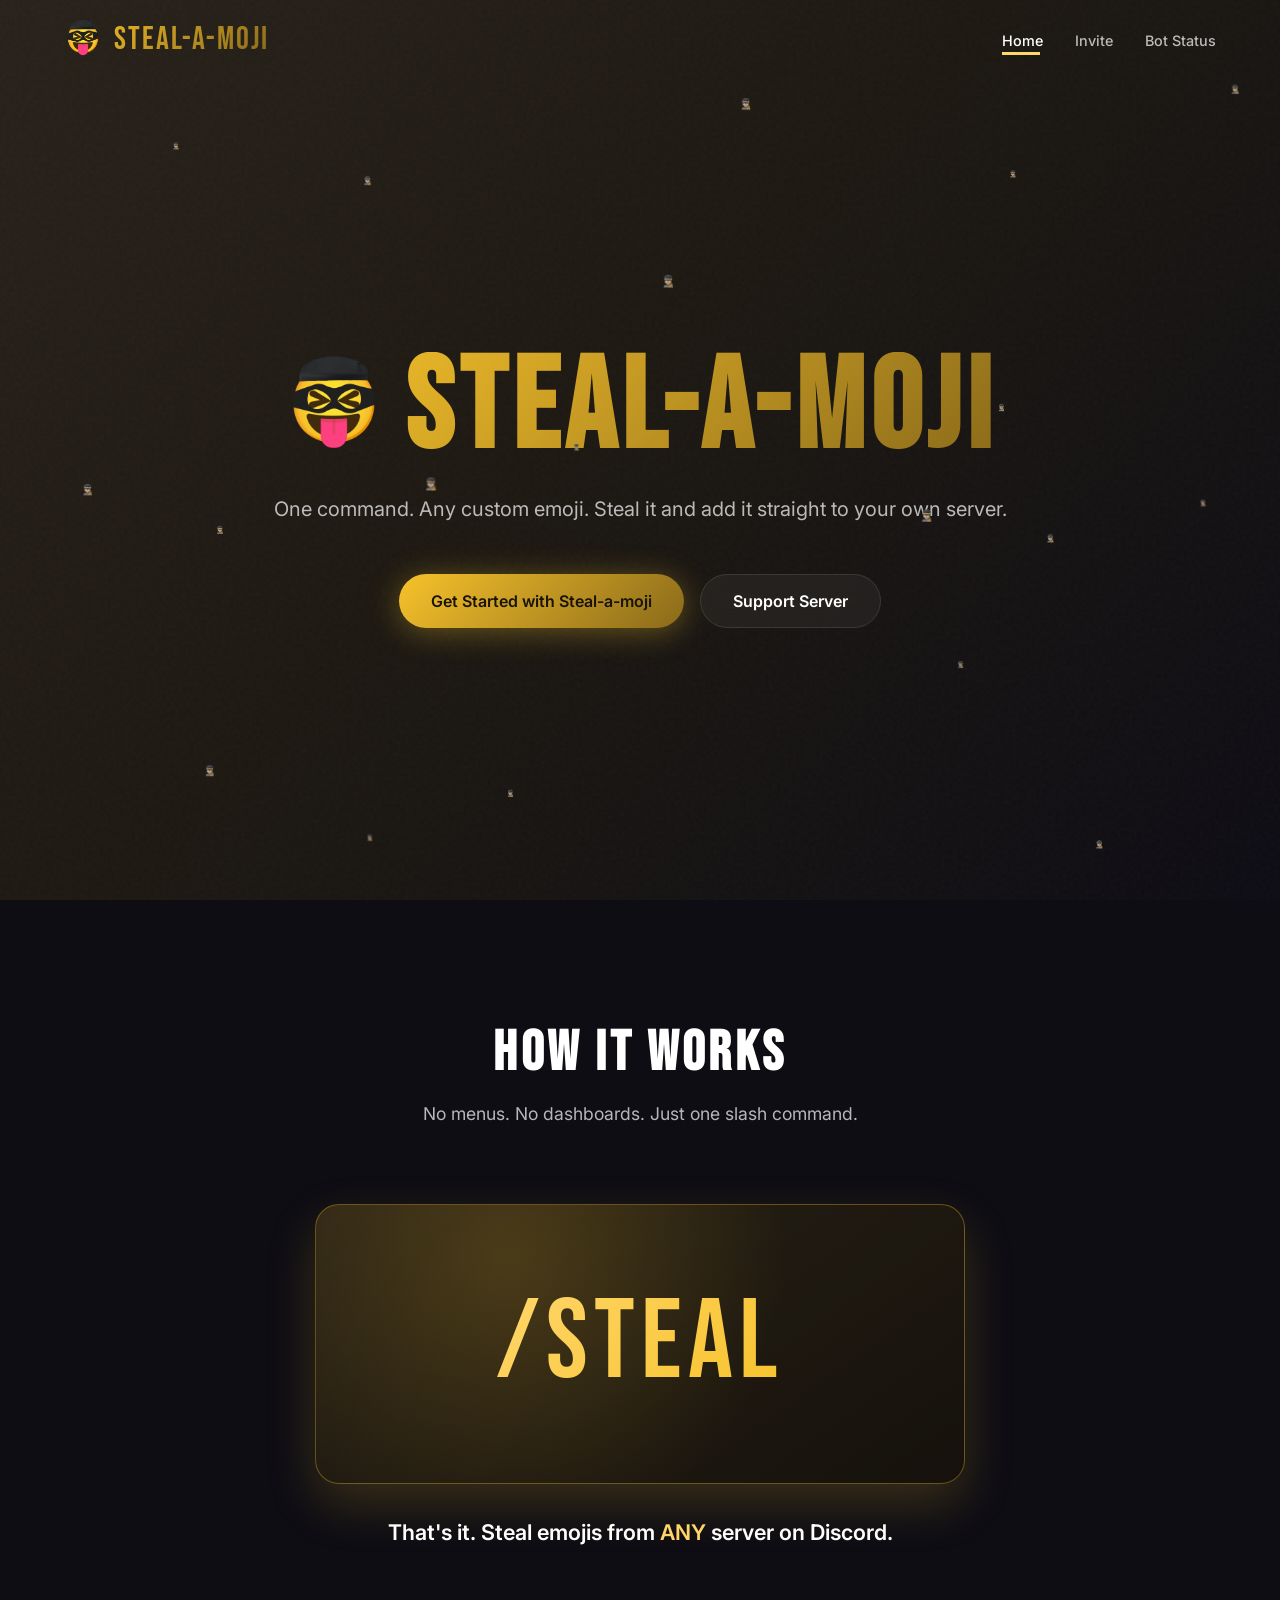
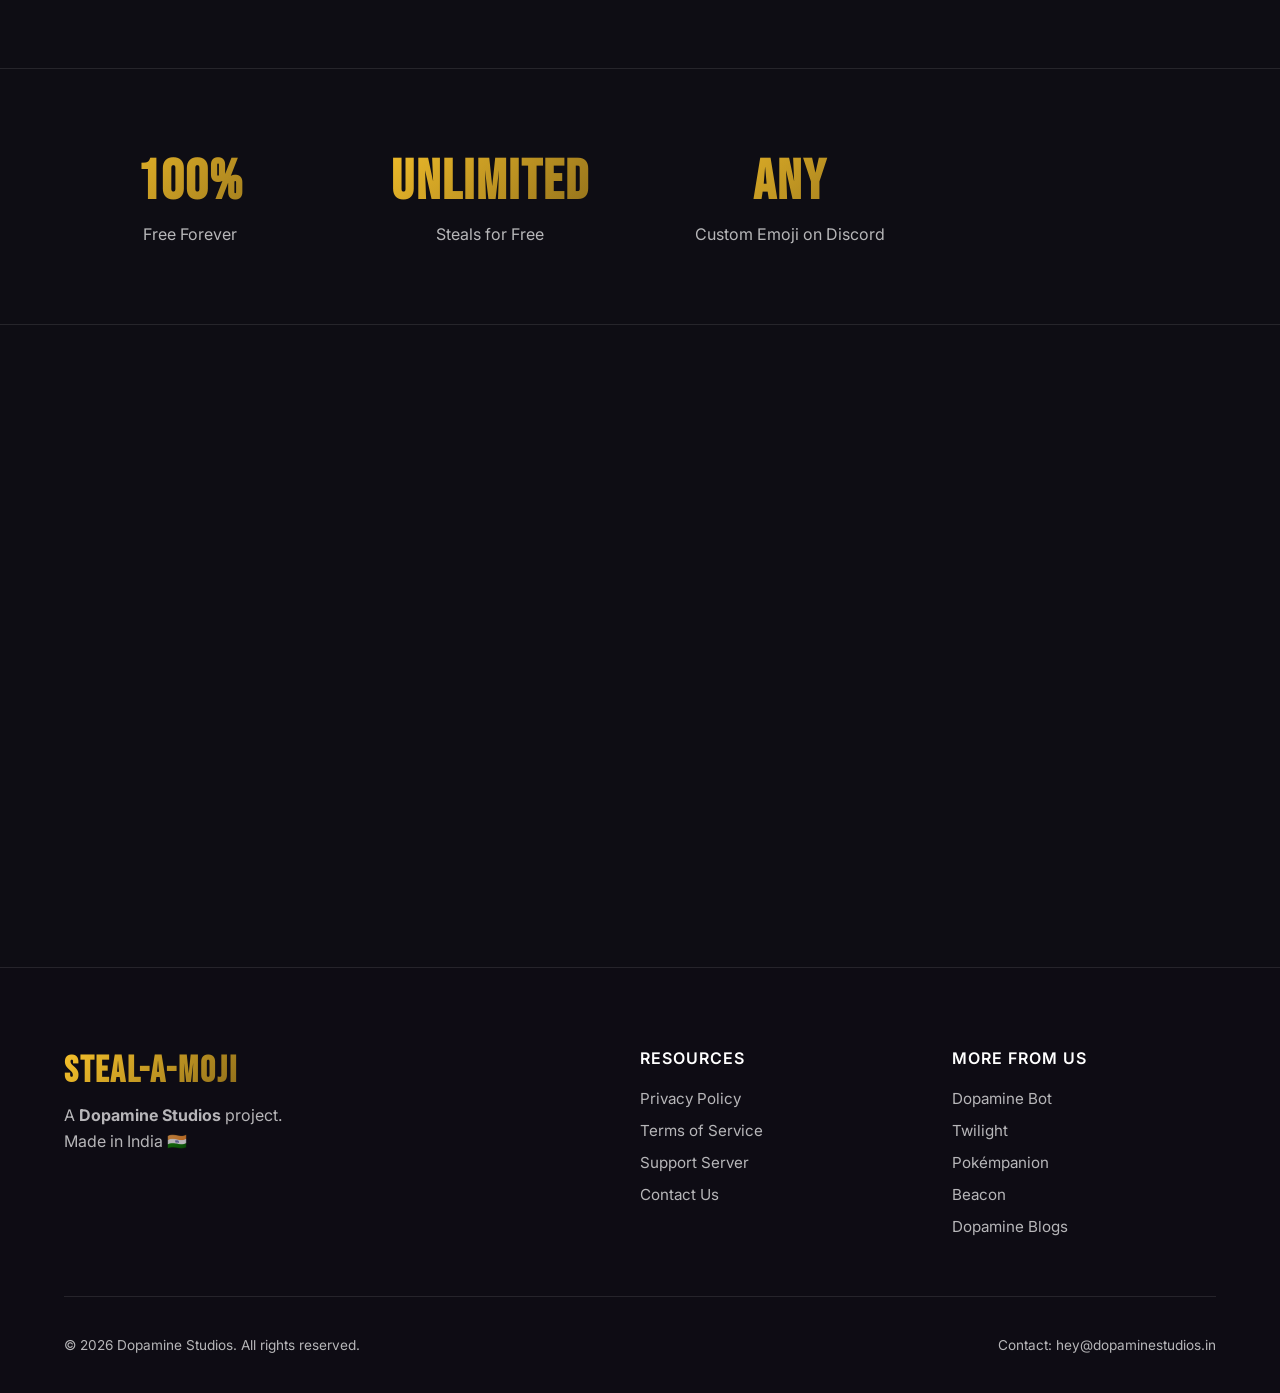
==== website/index.html @ 123cc910 "Open source Steal a 'Moji's website" ====
<!DOCTYPE html>
<html lang="en">
<head>
  <meta charset="UTF-8">
  <meta name="viewport" content="width=device-width, initial-scale=1.0">
  <title>Steal-a-moji - Steal emojis from any Discord server</title>
  <link rel="icon" type="image/ico" href="favico.ico">
  <meta name="description" content="Steal-a-moji is a free Discord bot that steals custom emojis from any server with one command: /steal.">
  <link rel="preconnect" href="https://fonts.googleapis.com">
  <link rel="preconnect" href="https://fonts.gstatic.com" crossorigin>
  <link href="https://fonts.googleapis.com/css2?family=Bebas+Neue&family=Inter:wght@400;500;600&display=swap" rel="stylesheet">
  <link rel="stylesheet" href="style.css">
  <meta name="theme-color" content="#f7c22b">
  <meta property="og:image" content="stealamoji.png">
  <meta name="twitter:card" content="summary">

  <style>
    * {
      margin: 0;
      padding: 0;
      box-sizing: border-box;
    }

    body {
      font-family: 'Inter', sans-serif;
      background: var(--bg-primary);
      color: var(--text-primary);
      min-height: 100vh;
      overflow-x: hidden;
    }

    .hero {
      min-height: 100vh;
      display: flex;
      align-items: center;
      justify-content: center;
      text-align: center;
      padding-top: 80px;
    }

    .hero-content {
      max-width: 800px;
    }

    .hero h1 {
      font-family: 'Bebas Neue', sans-serif;
      font-size: clamp(3.2rem, 12vw, 8rem);
      letter-spacing: 6px;
      line-height: 0.9;
      margin-bottom: 24px;
      background: linear-gradient(135deg, var(--accent-primary), var(--accent-secondary));
      -webkit-background-clip: text;
      -webkit-text-fill-color: transparent;
      background-clip: text;
      animation: titleGlow 3s ease infinite alternate;
    }

    @keyframes titleGlow {
      0% { filter: drop-shadow(0 0 20px rgba(247, 194, 43, 0.15)); }
      100% { filter: drop-shadow(0 0 40px rgba(138, 106, 26, 0.3)); }
    }

    .hero p {
      font-size: 1.25rem;
      color: var(--text-secondary);
      margin-bottom: 48px;
      line-height: 1.7;
    }

    .hero-buttons {
      display: flex;
      gap: 16px;
      justify-content: center;
      flex-wrap: wrap;
    }

    .btn {
      display: inline-flex;
      align-items: center;
      gap: 8px;
      padding: 16px 32px;
      border-radius: 50px;
      font-size: 1rem;
      font-weight: 600;
      text-decoration: none;
      transition: all 0.3s cubic-bezier(0.4, 0, 0.2, 1);
      cursor: pointer;
      border: none;
    }

    .btn-primary {
      background: linear-gradient(135deg, var(--accent-primary), var(--accent-secondary));
      color: #1a1408;
      box-shadow: 0 4px 30px rgba(247, 194, 43, 0.35);
    }

    .btn-primary:hover {
      transform: translateY(-3px) scale(1.02);
      box-shadow: 0 8px 40px rgba(247, 194, 43, 0.55);
    }

    .btn-secondary {
      background: var(--glass-bg);
      color: var(--text-primary);
      border: 1px solid var(--glass-border);
      backdrop-filter: blur(10px);
    }

    .btn-secondary:hover {
      background: rgba(255, 255, 255, 0.1);
      transform: translateY(-3px);
    }

    .features {
      padding: 120px 0;
    }

    .section-header {
      text-align: center;
      margin-bottom: 80px;
    }

    .section-header h2 {
      font-family: 'Bebas Neue', sans-serif;
      font-size: 3.5rem;
      letter-spacing: 4px;
      margin-bottom: 16px;
    }

    .section-header p {
      color: var(--text-secondary);
      font-size: 1.1rem;
    }

    .feature-showcase {
      display: flex;
      flex-direction: column;
      align-items: center;
      gap: 32px;
      text-align: center;
    }

    .steal-box {
      width: 100%;
      max-width: 650px;
      min-height: 280px;
      display: flex;
      align-items: center;
      justify-content: center;
      border-radius: 24px;
      background: linear-gradient(145deg, rgba(247, 194, 43, 0.12), rgba(26, 20, 8, 0.65));
      border: 1px solid rgba(247, 194, 43, 0.35);
      box-shadow: 0 20px 50px rgba(247, 194, 43, 0.18);
      padding: 48px 32px;
      position: relative;
      overflow: hidden;
      animation: stealPulse 4s ease-in-out infinite;
    }

    .steal-box::before {
      content: '';
      position: absolute;
      inset: 0;
      background: radial-gradient(circle at 30% 20%, rgba(247, 194, 43, 0.18), transparent 55%);
      pointer-events: none;
    }

    @keyframes stealPulse {
      0%, 100% { box-shadow: 0 20px 50px rgba(247, 194, 43, 0.18); }
      50% { box-shadow: 0 24px 60px rgba(247, 194, 43, 0.32); }
    }

    .steal-command {
      font-family: 'Bebas Neue', sans-serif;
      font-size: clamp(4rem, 14vw, 7rem);
      letter-spacing: 6px;
      line-height: 1;
      background: linear-gradient(135deg, var(--accent-primary-light), var(--accent-primary));
      -webkit-background-clip: text;
      -webkit-text-fill-color: transparent;
      background-clip: text;
      position: relative;
      z-index: 1;
    }

    .steal-caption {
      font-size: 1.35rem;
      font-weight: 600;
      color: var(--text-primary);
      max-width: 520px;
      line-height: 1.5;
    }

    .steal-caption span {
      color: var(--accent-primary-light);
    }

    .stats {
      padding: 80px 0;
      border-top: 1px solid var(--glass-border);
      border-bottom: 1px solid var(--glass-border);
    }

    .stats-grid {
      display: grid;
      grid-template-columns: repeat(auto-fit, minmax(200px, 1fr));
      gap: 48px;
      text-align: center;
    }

    .stat-item h3 {
      font-family: 'Bebas Neue', sans-serif;
      font-size: 3.5rem;
      letter-spacing: 2px;
      background: linear-gradient(135deg, var(--accent-primary), var(--accent-secondary));
      -webkit-background-clip: text;
      -webkit-text-fill-color: transparent;
      background-clip: text;
    }

    .stat-item p {
      color: var(--text-secondary);
      font-size: 1rem;
      margin-top: 8px;
    }

    .cta {
      padding: 120px 0;
      text-align: center;
    }

    .cta-box {
      background: linear-gradient(135deg, rgba(247, 194, 43, 0.2), rgba(138, 106, 26, 0.25));
      border: 1px solid var(--glass-border);
      border-radius: 32px;
      padding: 80px 40px;
      backdrop-filter: blur(20px);
    }

    .cta h2 {
      font-family: 'Bebas Neue', sans-serif;
      font-size: 3rem;
      letter-spacing: 4px;
      margin-bottom: 16px;
    }

    .cta p {
      color: var(--text-secondary);
      font-size: 1.1rem;
      margin-bottom: 32px;
    }

    footer {
      padding: 80px 0 40px;
      background: rgba(14, 13, 20, 0.5);
      border-top: 1px solid var(--glass-border);
      margin-top: 60px;
    }

    .footer-grid {
      display: grid;
      grid-template-columns: 2fr 1fr 1fr;
      gap: 48px;
      margin-bottom: 48px;
      text-align: left;
    }

    .footer-brand p {
      color: var(--text-secondary);
      line-height: 1.6;
      max-width: 300px;
    }

    .footer-column h4 {
      font-size: 1rem;
      font-weight: 600;
      margin-bottom: 20px;
      color: var(--text-primary);
      text-transform: uppercase;
      letter-spacing: 1px;
    }

    .footer-links {
      list-style: none;
    }

    .footer-links li {
      margin-bottom: 12px;
    }

    .footer-links a {
      color: var(--text-secondary);
      text-decoration: none;
      transition: color 0.3s ease;
      font-size: 0.95rem;
    }

    .footer-links a:hover {
      color: var(--accent-primary-light);
    }

    .footer-bottom {
      padding-top: 40px;
      border-top: 1px solid var(--glass-border);
      display: flex;
      justify-content: space-between;
      align-items: center;
      color: var(--text-secondary);
      font-size: 0.85rem;
    }

    .fade-in {
      opacity: 0;
      transform: translateY(20px);
      transition: all 0.6s cubic-bezier(0.4, 0, 0.2, 1);
    }

    .fade-in.visible {
      opacity: 1;
      transform: translateY(0);
    }

    .logo-img {
      height: 1.2em;
      width: auto;
      position: relative;
      top: -2px;
      margin-right: 12px;
      border-radius: 8px;
    }

    h1 .logo-img {
      height: 0.8em;
      top: -8px;
      margin-right: 20px;
      border-radius: 20px;
    }

    .logo, h1 {
      display: flex;
      align-items: center;
      justify-content: center;
    }

    @media (max-width: 768px) {
      .hero h1 { letter-spacing: 3px; }
      .section-header h2 { font-size: 2.5rem; }
      h1 .logo-img { border-radius: 14px; margin-right: 12px; }
      .steal-box { min-height: 200px; padding: 36px 24px; }
      .steal-caption { font-size: 1.15rem; }
      .footer-grid {
        grid-template-columns: 1fr;
        text-align: center;
        gap: 32px;
      }
      .footer-brand p { margin: 0 auto; }
      .footer-bottom { flex-direction: column; gap: 16px; }
    }
  </style>
</head>
<body id="top">
<div class="bg-gradient"></div>
<div class="bg-stars" id="bg-stars"></div>
<div class="bg-noise"></div>

<section class="hero">
  <div class="hero-content">
    <h1>
      <img src="stealamoji.png" alt="Logo" class="logo-img">
      STEAL-A-MOJI
    </h1>
    <p>One command. Any custom emoji. Steal it and add it straight to your own server.</p>
    <div class="hero-buttons">
      <a href="invite.html" class="btn btn-primary">Get Started with Steal-a-moji</a>
      <a href="https://discord.gg/xT4RVAADeU" class="btn btn-secondary" target="_blank" rel="noopener">Support Server</a>
    </div>
  </div>
</section>

<section class="features" id="features">
  <div class="container">
    <div class="section-header fade-in">
      <h2>HOW IT WORKS</h2>
      <p>No menus. No dashboards. Just one slash command.</p>
    </div>

    <div class="feature-showcase fade-in">
      <div class="steal-box">
        <span class="steal-command">/steal</span>
      </div>
      <p class="steal-caption">That's it. Steal emojis from <span>ANY</span> server on Discord.</p>
    </div>
  </div>
</section>

<section class="stats" id="stats">
  <div class="container">
    <div class="stats-grid">
      <div class="stat-item fade-in">
        <h3>100%</h3>
        <p>Free Forever</p>
      </div>
      <div class="stat-item fade-in">
        <h3>UNLIMITED</h3>
        <p>Steals for Free</p>
      </div>
      <div class="stat-item fade-in">
        <h3>ANY</h3>
        <p>Custom Emoji on Discord</p>
      </div>
      <div class="stat-item fade-in">
        <h3>100%</h3>
        <p>Uptime</p>
      </div>
    </div>
  </div>
</section>

<section class="cta">
  <div class="container">
    <div class="cta-box fade-in">
      <h2>What are you waiting for?</h2>
      <p>Add Steal-a-moji and start building your emoji collection in seconds.</p>
      <div class="hero-buttons">
        <a href="invite.html" class="btn btn-primary">Invite Steal-a-moji</a>
        <a href="https://discord.gg/xT4RVAADeU" class="btn btn-secondary" target="_blank" rel="noopener">Support Server</a>
      </div>
    </div>
  </div>
</section>

<footer>
  <div class="container">
    <div class="footer-grid">
      <div class="footer-brand">
        <span class="container-headerr"><h3>STEAL-A-MOJI</h3></span>
        <p>A <strong>Dopamine Studios</strong> project.<br>Made in India 🇮🇳</p>
      </div>

      <div class="footer-column">
        <h4>Resources</h4>
        <ul class="footer-links">
          <li><a href="privacypolicy.html">Privacy Policy</a></li>
          <li><a href="tos.html">Terms of Service</a></li>
          <li><a href="https://discord.gg/xT4RVAADeU" target="_blank" rel="noopener">Support Server</a></li>
          <li><a href="mailto:hey@dopaminestudios.in">Contact Us</a></li>
        </ul>
      </div>

      <div class="footer-column">
        <h4>More From Us</h4>
        <ul class="footer-links">
          <li><a href="https://bot.dopaminestudios.in/" target="_blank" rel="noopener">Dopamine Bot</a></li>
          <li><a href="https://twilight.dopaminestudios.in/" target="_blank" rel="noopener">Twilight</a></li>
          <li><a href="https://pokempanion.dopaminestudios.in/" target="_blank" rel="noopener">Pokémpanion</a></li>
          <li><a href="https://beacon.dopaminestudios.in/" target="_blank" rel="noopener">Beacon</a></li>
          <li><a href="https://blog.dopaminestudios.in/" target="_blank" rel="noopener">Dopamine Blogs</a></li>
        </ul>
      </div>
    </div>

    <div class="footer-bottom">
      <p>&copy; 2026 Dopamine Studios. All rights reserved.</p>
      <p>Contact: <a href="mailto:hey@dopaminestudios.in" style="color: inherit; text-decoration: none;">hey@dopaminestudios.in</a></p>
    </div>
  </div>
</footer>

<script>
  const observerOptions = {
    threshold: 0.1,
    rootMargin: '0px 0px -50px 0px'
  };

  const observer = new IntersectionObserver((entries) => {
    entries.forEach((entry, index) => {
      if (entry.isIntersecting) {
        setTimeout(() => {
          entry.target.classList.add('visible');
        }, index * 100);
      }
    });
  }, observerOptions);

  document.querySelectorAll('.fade-in').forEach(el => {
    observer.observe(el);
  });

  document.querySelectorAll('a[href^="#"]').forEach(anchor => {
    anchor.addEventListener('click', function (e) {
      e.preventDefault();
      const target = document.querySelector(this.getAttribute('href'));
      if (target) {
        target.scrollIntoView({ behavior: 'smooth' });
      }
    });
  });
</script>
<script src="the_robber_emoji_totally_existed.js"></script>
<script src="nav.js"></script>
</body>
</html>
---- website/style.css ----
:root {
    --bg-primary: #0e0d14;
    --bg-secondary: #181622;
    --accent-primary: #f7c22b;
    --accent-primaryy: #f7c22b;
    --accent-primary-light: #ffd66a;
    --accent-primary-dark: #d4a01a;
    --accent-secondary: #8a6a1a;
    --accent-secondary-light: #b8942e;
    --accent-secondary-dark: #5c4712;
    --accent-pink: var(--accent-primary);
    --accent-purple: var(--accent-secondary);
    --accent-blue: var(--accent-secondary-light);
    --accent-pinkk: var(--accent-primary-light);
    --accent-pinkkk: var(--accent-primary-light);
    --accent-hot-pink: var(--accent-primary-dark);
    --accent-hott-pink: var(--accent-primary);
    --text-primary: #ffffff;
    --text-secondary: rgba(255, 255, 255, 0.7);
    --glass-bg: rgba(255, 255, 255, 0.05);
    --glass-border: rgba(255, 255, 255, 0.1);
}

/* Background layers */
.bg-gradient {
    position: fixed;
    top: 0;
    left: 0;
    right: 0;
    bottom: 0;
    background: linear-gradient(135deg, #3d3420 0%, #2a2410 45%, var(--bg-primary) 100%);
    opacity: 0.55;
    z-index: -3;
    pointer-events: none;
}

.bg-stars {
    position: fixed;
    top: 0;
    left: 0;
    right: 0;
    bottom: 0;
    z-index: 10;
    pointer-events: none;
    overflow: hidden;
}

.bg-noise {
    position: fixed;
    top: 0;
    left: 0;
    right: 0;
    bottom: 0;
    background-image: url("data:image/svg+xml,%3Csvg viewBox='0 0 256 256' xmlns='http://www.w3.org/2000/svg'%3E%3Cfilter id='noise'%3E%3CfeTurbulence type='fractalNoise' baseFrequency='0.9' numOctaves='4' stitchTiles='stitch'/%3E%3C/filter%3E%3Crect width='100%25' height='100%25' filter='url(%23noise)'/%3E%3C/svg%3E");
    opacity: 0.03;
    z-index: -1;
    pointer-events: none;
}

.star {
    position: absolute;
    pointer-events: auto;
    cursor: pointer;
    user-select: none;
    -webkit-user-select: none;
    animation: drift 80s linear infinite both;
}

.star img {
    display: block;
    width: 100%;
    height: auto;
    transform-origin: center center;
    animation: scalePulse 5s ease-in-out infinite both;
    user-select: none;
    -webkit-user-select: none;
    -webkit-user-drag: none;
    pointer-events: auto;
}

.star-bubble {
    position: absolute;
    bottom: calc(100% + 20px);
    left: 50%;
    transform: translateX(-50%) translateY(4px);
    background: rgba(14, 13, 20, 0.95);
    color: var(--accent-primary-light, #ffd66a);
    border: 1px solid rgba(247, 194, 43, 0.5);
    box-shadow: 0 4px 16px rgba(0, 0, 0, 0.5), 0 0 10px rgba(247, 194, 43, 0.25);
    padding: 5px 12px;
    border-radius: 20px;
    font-size: 11px;
    font-weight: 600;
    font-family: 'Inter', sans-serif;
    white-space: nowrap;
    pointer-events: none;
    opacity: 0;
    visibility: hidden;
    transition: opacity 0.25s ease, transform 0.25s ease, visibility 0.25s;
    z-index: 20;
}

.star-bubble.visible {
    opacity: 1;
    visibility: visible;
    transform: translateX(-50%) translateY(0);
}

.star-bubble::after {
    content: '';
    position: absolute;
    top: 100%;
    left: 50%;
    transform: translateX(-50%);
    border-width: 5px;
    border-style: solid;
    border-color: rgba(247, 194, 43, 0.5) transparent transparent transparent;
}

@keyframes scalePulse {
    0%, 100% { transform: scale(0.25); }
    50% { transform: scale(2.0); }
}

@keyframes drift {
    0% { transform: translate(0, 0) rotate(0deg); }
    50% { transform: translate(12px, -8px) rotate(5deg); }
    100% { transform: translate(0, 0) rotate(0deg); }
}

nav {
    position: fixed;
    top: 0;
    left: 0;
    right: 0;
    padding: 20px 0;
    z-index: 100;
    background-color: rgba(14, 13, 20, 0);
    backdrop-filter: blur(0px);
    -webkit-backdrop-filter: blur(0px);
    transition: transform 0.4s cubic-bezier(0.4, 0, 0.2, 1),
        border-color 0.3s ease,
        background-color 0.3s ease,
        backdrop-filter 0.3s ease,
        -webkit-backdrop-filter 0.3s ease;
    border-bottom: 1px solid transparent;
}

.container {
    max-width: 1200px;
    margin: 0 auto;
    padding: 0 24px;
}

.container-header {
    display: inline-flex;
    align-items: center;
    font-family: 'Bebas Neue', sans-serif;
    text-decoration: none;
    letter-spacing: 2px;
    font-size: 2rem;
    background: linear-gradient(135deg, var(--accent-primary), var(--accent-secondary));
    -webkit-background-clip: text;
    -webkit-text-fill-color: transparent;
    background-clip: text;
}

.container-headerr {
    display: inline-flex;
    align-items: center;
    font-family: 'Bebas Neue', sans-serif;
    text-decoration: none;
    letter-spacing: 2px;
    padding-bottom: 10px;
    font-size: 2rem;
    background: linear-gradient(135deg, var(--accent-primary), var(--accent-secondary));
    -webkit-background-clip: text;
    -webkit-text-fill-color: transparent;
    background-clip: text;
}

.nav-links {
    position: relative;
    display: flex;
    gap: 32px;
    list-style: none;
    padding: 0;
    margin: 0;
}

.no-transition {
    transition: none !important;
}

.nav-underline {
    position: absolute;
    bottom: -5px;
    height: 3px;
    background: linear-gradient(90deg, var(--accent-primary-light), var(--accent-primary-light));
    transition: all 0.4s cubic-bezier(0.4, 0, 0.2, 1);
    pointer-events: none;
    left: 0;
    width: 0;
    opacity: 0;
    z-index: 10;
}

.nav-links a.active-link {
    color: var(--text-primary) !important;
    opacity: 1;
}

nav .container {
    display: flex;
    justify-content: space-between;
    align-items: center;
}

.nav-links a {
    color: var(--text-secondary);
    text-decoration: none;
    font-size: 0.9rem;
    font-weight: 500;
    transition: color 0.3s ease;
}

.nav-links a:hover {
    color: var(--text-primary);
}

.menu-toggle {
    display: none;
    flex-direction: column;
    gap: 6px;
    background: none;
    border: none;
    cursor: pointer;
    z-index: 1001;
    padding: 10px;
}

.menu-toggle span {
    display: block;
    width: 25px;
    height: 2px;
    background: #e8d4a0;
    transition: all 0.3s ease;
}

nav.nav-scrolled {
    background: rgba(14, 13, 20, 0.1);
    backdrop-filter: blur(20px);
    border-bottom: 1px solid rgba(255, 255, 255, 0.05);
}

.nav-hidden {
    transform: translateY(-100%);
}

.logo {
    display: flex;
    align-items: center;
    justify-content: flex-start;
    font-family: 'Bebas Neue', sans-serif;
    font-size: 2rem;
    letter-spacing: 2px;
    background: linear-gradient(135deg, var(--accent-primaryy), var(--accent-secondary));
    -webkit-background-clip: text;
    -webkit-text-fill-color: transparent;
    background-clip: text;
}

.logo-img {
    height: 1.2em;
    width: auto;
    margin-right: 12px;
    border-radius: 8px;
    position: relative;
    top: -2px;
}

.btn, .hero-buttons, .footer-links a, .menu-toggle {
    position: relative;
    z-index: 20;
}

@media (max-width: 768px) {
    .menu-toggle {
        display: flex;
    }

    .nav-underline {
        display: none;
    }

    .nav-links {
        display: flex;
        position: fixed;
        top: 0;
        right: -100%;
        width: 70%;
        height: 100vh;
        background: var(--bg-secondary);
        flex-direction: column;
        align-items: center;
        justify-content: center;
        gap: 40px;
        transition: 0.4s cubic-bezier(0.4, 0, 0.2, 1);
        box-shadow: -10px 0 30px rgba(0, 0, 0, 0.5);
        z-index: 1000;
    }

    .nav-links.active {
        right: 0;
    }

    .menu-toggle.active span:nth-child(1) {
        transform: translateY(8px) rotate(45deg);
    }

    .menu-toggle.active span:nth-child(2) {
        opacity: 0;
    }

    .menu-toggle.active span:nth-child(3) {
        transform: translateY(-8px) rotate(-45deg);
    }
}
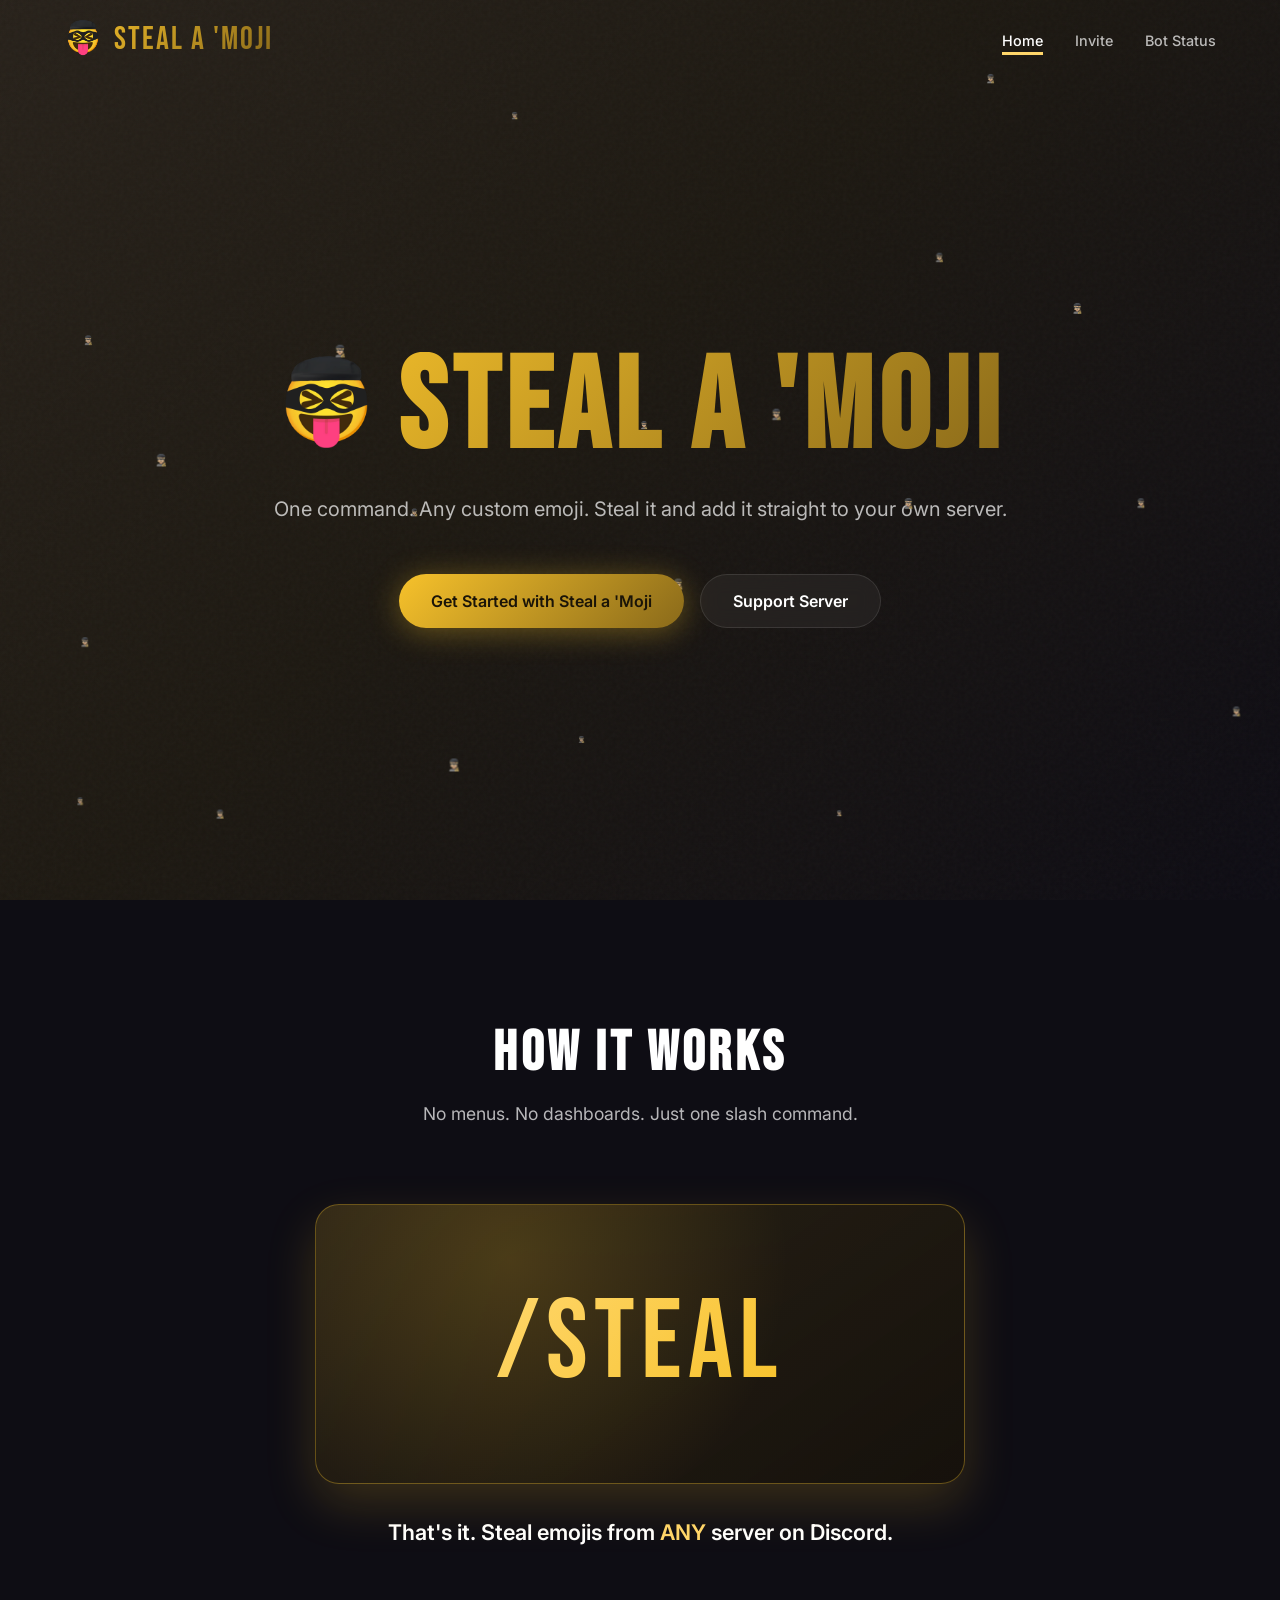
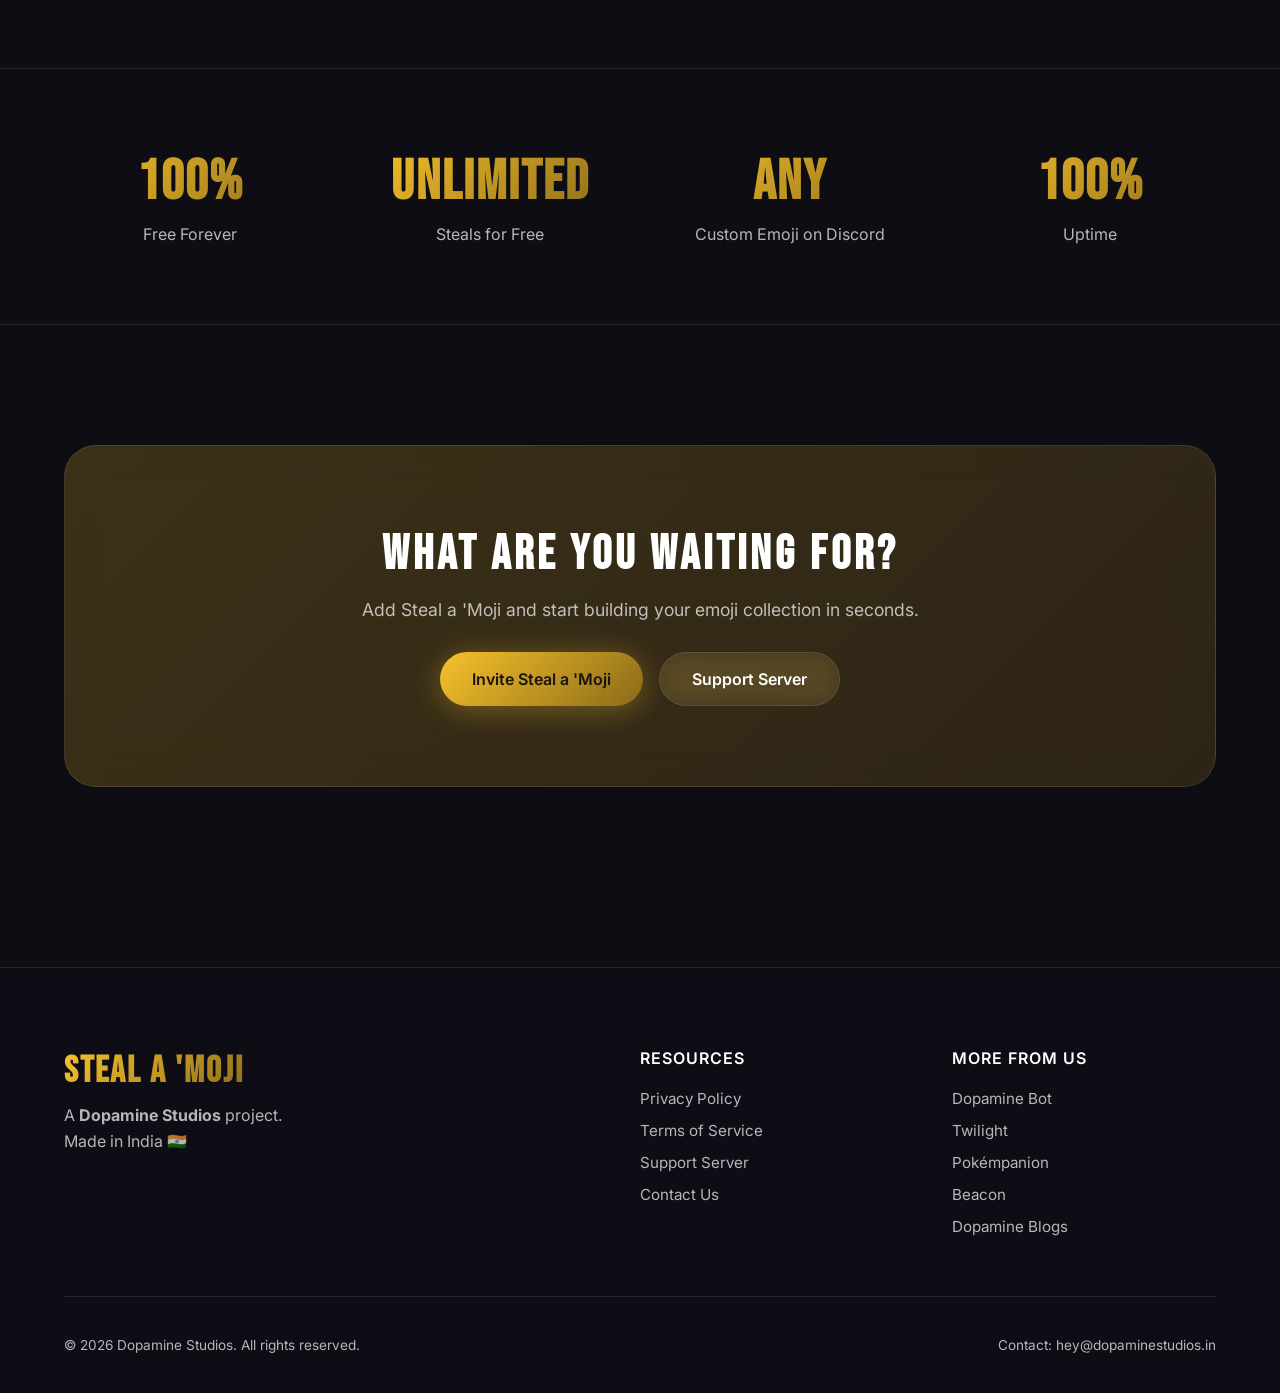
==== commit 7170478f: "refactor: Replace old name with new one" ====
--- a/website/index.html
+++ b/website/index.html
@@ -3,9 +3,9 @@
 <head>
   <meta charset="UTF-8">
   <meta name="viewport" content="width=device-width, initial-scale=1.0">
-  <title>Steal-a-moji - Steal emojis from any Discord server</title>
+  <title>Steal a 'Moji - Steal emojis from any Discord server</title>
   <link rel="icon" type="image/ico" href="favico.ico">
-  <meta name="description" content="Steal-a-moji is a free Discord bot that steals custom emojis from any server with one command: /steal.">
+  <meta name="description" content="Steal a 'Moji is a free Discord bot that steals custom emojis from any server with one command: /steal.">
   <link rel="preconnect" href="https://fonts.googleapis.com">
   <link rel="preconnect" href="https://fonts.gstatic.com" crossorigin>
   <link href="https://fonts.googleapis.com/css2?family=Bebas+Neue&family=Inter:wght@400;500;600&display=swap" rel="stylesheet">
@@ -367,11 +367,11 @@
   <div class="hero-content">
     <h1>
       <img src="stealamoji.png" alt="Logo" class="logo-img">
-      STEAL-A-MOJI
+      STEAL A 'MOJI
     </h1>
     <p>One command. Any custom emoji. Steal it and add it straight to your own server.</p>
     <div class="hero-buttons">
-      <a href="invite.html" class="btn btn-primary">Get Started with Steal-a-moji</a>
+      <a href="invite.html" class="btn btn-primary">Get Started with Steal a 'Moji</a>
       <a href="https://discord.gg/xT4RVAADeU" class="btn btn-secondary" target="_blank" rel="noopener">Support Server</a>
     </div>
   </div>
@@ -420,9 +420,9 @@
   <div class="container">
     <div class="cta-box fade-in">
       <h2>What are you waiting for?</h2>
-      <p>Add Steal-a-moji and start building your emoji collection in seconds.</p>
+      <p>Add Steal a 'Moji and start building your emoji collection in seconds.</p>
       <div class="hero-buttons">
-        <a href="invite.html" class="btn btn-primary">Invite Steal-a-moji</a>
+        <a href="invite.html" class="btn btn-primary">Invite Steal a 'Moji</a>
         <a href="https://discord.gg/xT4RVAADeU" class="btn btn-secondary" target="_blank" rel="noopener">Support Server</a>
       </div>
     </div>
@@ -433,7 +433,7 @@
   <div class="container">
     <div class="footer-grid">
       <div class="footer-brand">
-        <span class="container-headerr"><h3>STEAL-A-MOJI</h3></span>
+        <span class="container-headerr"><h3>STEAL A 'MOJI</h3></span>
         <p>A <strong>Dopamine Studios</strong> project.<br>Made in India 🇮🇳</p>
       </div>
 
